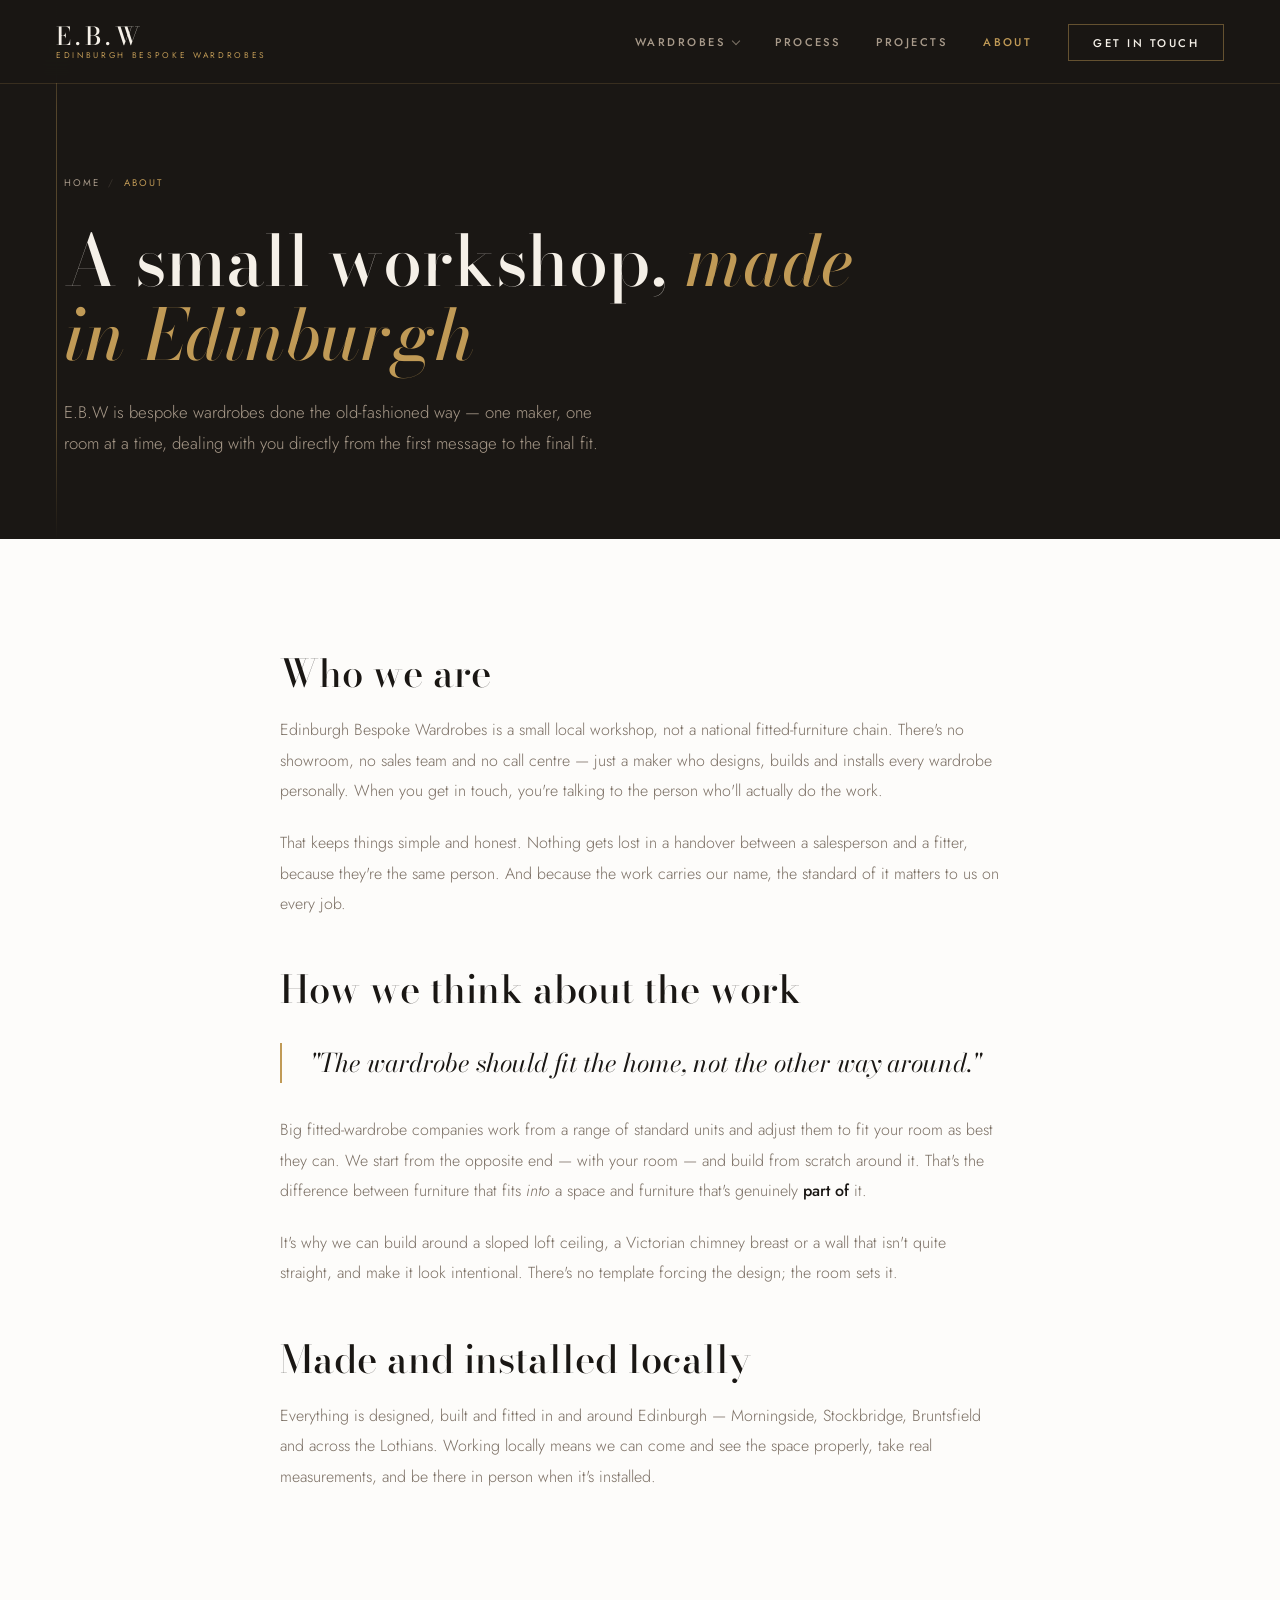
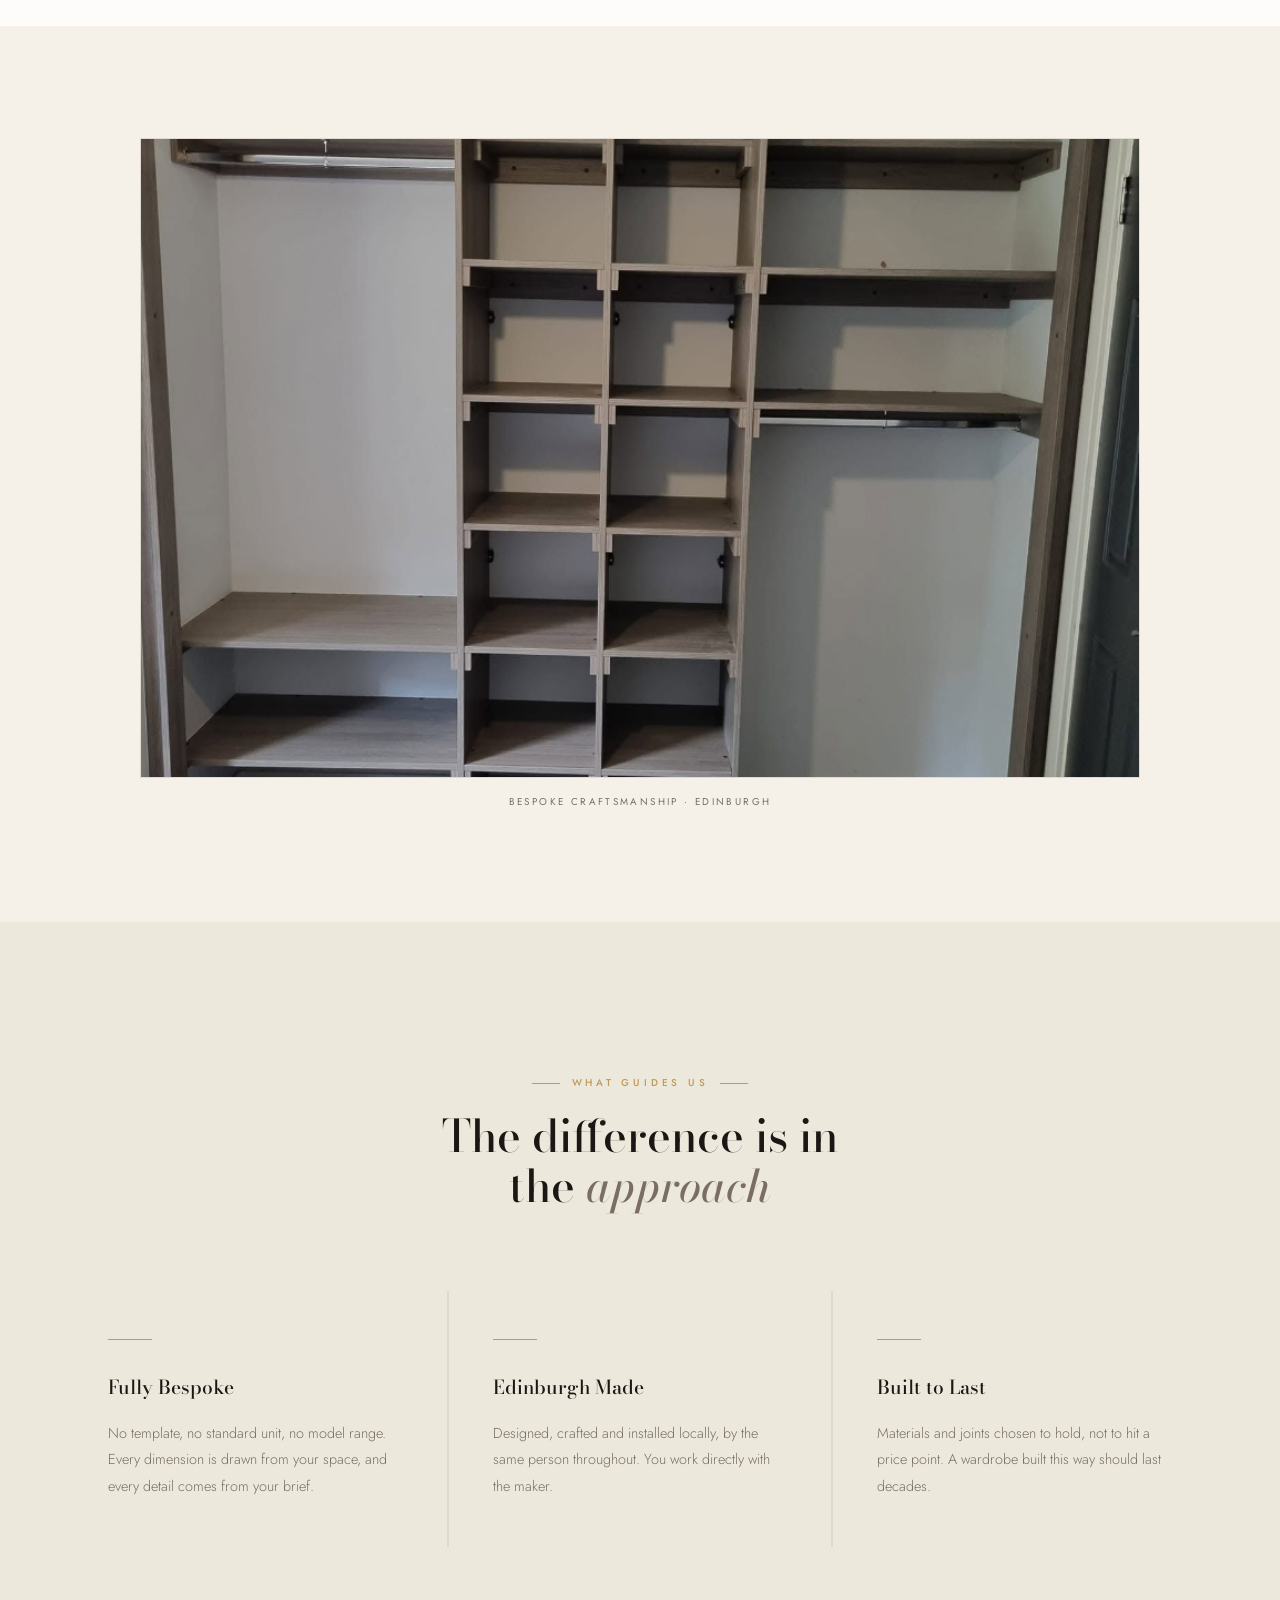
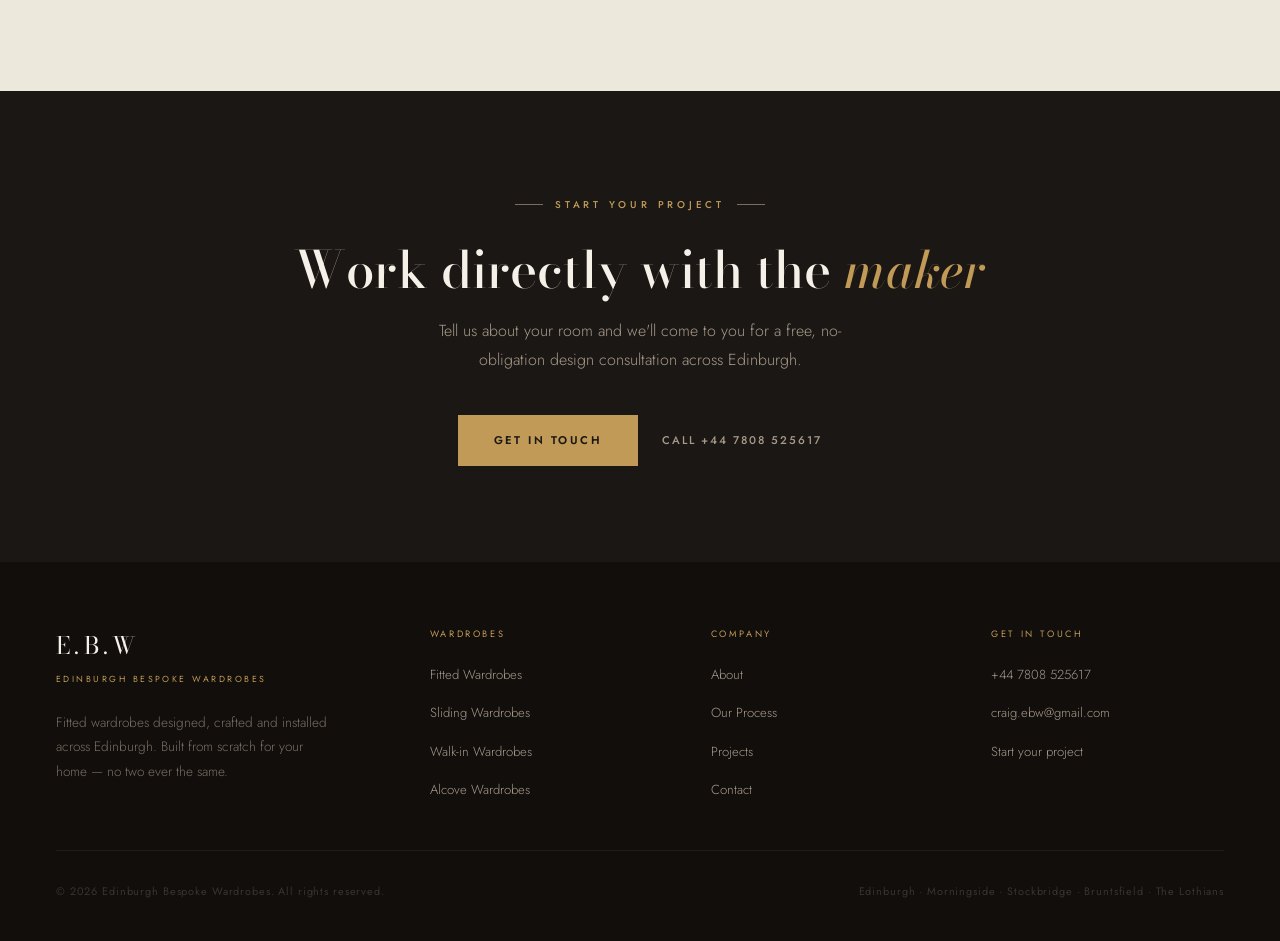
==== about.html @ b2664df0 "Rebuild as multi-page SEO site with GHL funnel conversion - Split single-page site into 9 pages shar" ====
<!DOCTYPE html>
<html lang="en">
<head>
    <meta charset="UTF-8">
    <meta name="viewport" content="width=device-width, initial-scale=1.0">
    <title>About | Edinburgh Bespoke Wardrobes | The Maker Behind E.B.W</title>
    <meta name="description" content="Edinburgh Bespoke Wardrobes is a small local workshop where the same maker designs, builds and installs every wardrobe. Work directly with the person doing the work.">
    <link rel="canonical" href="https://edinburghbespokewardrobes.com/about.html">

    <meta property="og:type" content="website">
    <meta property="og:title" content="About | Edinburgh Bespoke Wardrobes">
    <meta property="og:description" content="A small Edinburgh workshop where the same maker designs, builds and installs every bespoke wardrobe.">
    <meta property="og:url" content="https://edinburghbespokewardrobes.com/about.html">
    <meta property="og:image" content="https://edinburghbespokewardrobes.com/Image%203.jpg">
    <meta property="og:locale" content="en_GB">
    <meta property="og:site_name" content="Edinburgh Bespoke Wardrobes">

    <link rel="preconnect" href="https://fonts.googleapis.com">
    <link rel="preconnect" href="https://fonts.gstatic.com" crossorigin>
    <link href="https://fonts.googleapis.com/css2?family=Bodoni+Moda:ital,opsz,wght@0,6..96,400;0,6..96,500;0,6..96,600;1,6..96,400;1,6..96,500;1,6..96,600&family=Jost:wght@300;400;500;600&display=swap" rel="stylesheet">
    <link rel="stylesheet" href="/styles.css">

    <script type="application/ld+json">
    {
      "@context": "https://schema.org",
      "@type": "BreadcrumbList",
      "itemListElement": [
        { "@type": "ListItem", "position": 1, "name": "Home", "item": "https://edinburghbespokewardrobes.com/" },
        { "@type": "ListItem", "position": 2, "name": "About", "item": "https://edinburghbespokewardrobes.com/about.html" }
      ]
    }
    </script>
</head>
<body>

    <nav class="nav solid" id="nav">
        <a href="/" class="nav-logo" aria-label="E.B.W Home">
            <span class="nav-logo-mark">E.B.W</span>
            <span class="nav-logo-sub">Edinburgh Bespoke Wardrobes</span>
        </a>
        <ul class="nav-links">
            <li class="nav-dropdown">
                <a href="/fitted-wardrobes.html">Wardrobes</a>
                <ul class="nav-dropdown-menu">
                    <li><a href="/fitted-wardrobes.html">Fitted Wardrobes</a></li>
                    <li><a href="/sliding-wardrobes.html">Sliding Wardrobes</a></li>
                    <li><a href="/walk-in-wardrobes.html">Walk-in Wardrobes</a></li>
                    <li><a href="/alcove-wardrobes.html">Alcove Wardrobes</a></li>
                </ul>
            </li>
            <li><a href="/process.html">Process</a></li>
            <li><a href="/projects.html">Projects</a></li>
            <li><a href="/about.html" aria-current="page">About</a></li>
            <li><a href="/contact.html" class="cta">Get in Touch</a></li>
        </ul>
        <button class="nav-hamburger" id="hamburger" aria-label="Open navigation menu"><span></span><span></span><span></span></button>
    </nav>

    <div class="mobile-menu" id="mobileMenu" role="dialog" aria-label="Navigation">
        <button class="mobile-close" id="mobileClose" aria-label="Close menu">✕</button>
        <span class="mobile-menu-heading">Wardrobes</span>
        <a href="/fitted-wardrobes.html">Fitted</a>
        <a href="/sliding-wardrobes.html">Sliding</a>
        <a href="/walk-in-wardrobes.html">Walk-in</a>
        <a href="/alcove-wardrobes.html">Alcove</a>
        <span class="mobile-menu-heading">Explore</span>
        <a href="/process.html">Process</a>
        <a href="/projects.html">Projects</a>
        <a href="/about.html" aria-current="page">About</a>
        <a href="/contact.html">Get in Touch</a>
    </div>

    <section class="page-hero">
        <div class="page-hero-inner">
            <ul class="breadcrumb reveal">
                <li><a href="/">Home</a></li>
                <li>About</li>
            </ul>
            <h1 class="page-hero-h1 reveal delay-1">A small workshop, <em>made in Edinburgh</em></h1>
            <p class="page-hero-sub reveal delay-2">E.B.W is bespoke wardrobes done the old-fashioned way — one maker, one room at a time, dealing with you directly from the first message to the final fit.</p>
        </div>
    </section>

    <section class="section light">
        <div class="prose">
            <h2>Who we are</h2>
            <p>Edinburgh Bespoke Wardrobes is a small local workshop, not a national fitted-furniture chain. There's no showroom, no sales team and no call centre — just a maker who designs, builds and installs every wardrobe personally. When you get in touch, you're talking to the person who'll actually do the work.</p>
            <p>That keeps things simple and honest. Nothing gets lost in a handover between a salesperson and a fitter, because they're the same person. And because the work carries our name, the standard of it matters to us on every job.</p>

            <h2>How we think about the work</h2>
            <blockquote class="philosophy-quote" style="margin: 2rem 0;">"The wardrobe should fit the home, not the other way around."</blockquote>
            <p>Big fitted-wardrobe companies work from a range of standard units and adjust them to fit your room as best they can. We start from the opposite end — with your room — and build from scratch around it. That's the difference between furniture that fits <em>into</em> a space and furniture that's genuinely <strong>part of</strong> it.</p>
            <p>It's why we can build around a sloped loft ceiling, a Victorian chimney breast or a wall that isn't quite straight, and make it look intentional. There's no template forcing the design; the room sets it.</p>

            <h2>Made and installed locally</h2>
            <p>Everything is designed, built and fitted in and around Edinburgh — Morningside, Stockbridge, Bruntsfield and across the Lothians. Working locally means we can come and see the space properly, take real measurements, and be there in person when it's installed.</p>
        </div>
    </section>

    <section class="section cream">
        <figure class="media reveal">
            <img src="Image%203.jpg" alt="Full bespoke fitted wardrobe crafted in Edinburgh" loading="lazy" width="900" height="1200" style="max-height:640px; object-fit:cover;">
            <figcaption>Bespoke craftsmanship · Edinburgh</figcaption>
        </figure>
    </section>

    <!-- ─── VALUES ─── -->
    <section class="values">
        <div class="values-inner">
            <div class="values-header">
                <div class="label reveal"><div class="label-line"></div><span class="label-text">What Guides Us</span><div class="label-line"></div></div>
                <h2 class="section-heading reveal delay-1">The difference is in<br>the <em>approach</em></h2>
            </div>
            <div class="values-grid">
                <div class="value-card reveal">
                    <div class="value-bar"></div>
                    <h3 class="value-title">Fully Bespoke</h3>
                    <p class="value-body">No template, no standard unit, no model range. Every dimension is drawn from your space, and every detail comes from your brief.</p>
                </div>
                <div class="value-card reveal delay-1">
                    <div class="value-bar"></div>
                    <h3 class="value-title">Edinburgh Made</h3>
                    <p class="value-body">Designed, crafted and installed locally, by the same person throughout. You work directly with the maker.</p>
                </div>
                <div class="value-card reveal delay-2">
                    <div class="value-bar"></div>
                    <h3 class="value-title">Built to Last</h3>
                    <p class="value-body">Materials and joints chosen to hold, not to hit a price point. A wardrobe built this way should last decades.</p>
                </div>
            </div>
        </div>
    </section>

    <section class="cta-band">
        <div class="cta-band-inner">
            <div class="label reveal"><div class="label-line" style="background: var(--stone);"></div><span class="label-text">Start Your Project</span><div class="label-line" style="background: var(--stone);"></div></div>
            <h2 class="reveal delay-1">Work directly with the <em>maker</em></h2>
            <p class="reveal delay-2">Tell us about your room and we'll come to you for a free, no-obligation design consultation across Edinburgh.</p>
            <div class="cta-band-actions reveal delay-3">
                <a href="/contact.html" class="btn-primary">Get in Touch</a>
                <a href="tel:+447808525617" class="btn-ghost">Call +44 7808 525617</a>
            </div>
        </div>
    </section>

    <footer class="footer">
        <div class="footer-top">
            <div class="footer-brand">
                <div class="footer-brand-mark">E.B.W</div>
                <div class="footer-brand-sub">Edinburgh Bespoke Wardrobes</div>
                <p class="footer-brand-text">Fitted wardrobes designed, crafted and installed across Edinburgh. Built from scratch for your home — no two ever the same.</p>
            </div>
            <div class="footer-col">
                <div class="footer-col-title">Wardrobes</div>
                <ul>
                    <li><a href="/fitted-wardrobes.html">Fitted Wardrobes</a></li>
                    <li><a href="/sliding-wardrobes.html">Sliding Wardrobes</a></li>
                    <li><a href="/walk-in-wardrobes.html">Walk-in Wardrobes</a></li>
                    <li><a href="/alcove-wardrobes.html">Alcove Wardrobes</a></li>
                </ul>
            </div>
            <div class="footer-col">
                <div class="footer-col-title">Company</div>
                <ul>
                    <li><a href="/about.html">About</a></li>
                    <li><a href="/process.html">Our Process</a></li>
                    <li><a href="/projects.html">Projects</a></li>
                    <li><a href="/contact.html">Contact</a></li>
                </ul>
            </div>
            <div class="footer-col">
                <div class="footer-col-title">Get in Touch</div>
                <ul>
                    <li><a href="tel:+447808525617">+44 7808 525617</a></li>
                    <li><a href="mailto:craig.ebw@gmail.com">craig.ebw@gmail.com</a></li>
                    <li><a href="/contact.html">Start your project</a></li>
                </ul>
            </div>
        </div>
        <div class="footer-bottom">
            <span class="footer-copy">&copy; 2026 Edinburgh Bespoke Wardrobes. All rights reserved.</span>
            <span class="footer-area">Edinburgh · Morningside · Stockbridge · Bruntsfield · The Lothians</span>
        </div>
    </footer>

    <script src="/main.js"></script>
</body>
</html>
---- styles.css ----
/* ═══════════════════════════════════════════════════════════════
   E.B.W — Edinburgh Bespoke Wardrobes
   Shared stylesheet (multi-page)
   ═══════════════════════════════════════════════════════════════ */

/* ─── Reset ──────────────────────────────────────────────────── */
*, *::before, *::after { box-sizing: border-box; margin: 0; padding: 0; }
html { scroll-behavior: smooth; }

/* ─── Design Tokens ──────────────────────────────────────────── */
:root {
    --cream:        #F5F0E8;
    --cream-deep:   #EDE8DC;
    --cream-card:   #F9F6F0;
    --charcoal:     #1A1714;
    --charcoal-mid: #252018;
    --charcoal-lt:  #3A342E;
    --stone:        #7A6E63;
    --stone-lt:     #A89A8A;
    --gold:         #C09A56;
    --gold-lt:      #D4AF72;
    --white:        #FDFCFA;

    --ff-display: 'Bodoni Moda', Georgia, serif;
    --ff-body:    'Jost', system-ui, sans-serif;

    --ease:         cubic-bezier(0.4, 0, 0.2, 1);
    --transition:   280ms cubic-bezier(0.4, 0, 0.2, 1);
    --transition-md:550ms cubic-bezier(0.4, 0, 0.2, 1);
}

body {
    font-family: var(--ff-body);
    background: var(--cream);
    color: var(--charcoal);
    line-height: 1.65;
    overflow-x: hidden;
}

/* ─── Nav ────────────────────────────────────────────────────── */
.nav {
    position: fixed;
    inset: 0 0 auto;
    z-index: 100;
    padding: 1.5rem 3.5rem;
    display: flex;
    align-items: center;
    justify-content: space-between;
    transition: background var(--transition-md), backdrop-filter var(--transition-md), box-shadow var(--transition-md);
}

/* Interior pages start with a solid nav (no dark hero behind it) */
.nav.solid,
.nav.scrolled {
    background: rgba(26, 23, 20, 0.96);
    backdrop-filter: blur(14px);
    -webkit-backdrop-filter: blur(14px);
    box-shadow: 0 1px 0 rgba(192, 154, 86, 0.18);
}

.nav-logo {
    text-decoration: none;
    display: flex;
    flex-direction: column;
    gap: 2px;
}

.nav-logo-mark {
    font-family: var(--ff-display);
    font-size: 1.55rem;
    font-weight: 500;
    letter-spacing: 0.18em;
    color: var(--cream);
    line-height: 1;
}

.nav-logo-sub {
    font-family: var(--ff-body);
    font-size: 0.52rem;
    font-weight: 400;
    letter-spacing: 0.32em;
    text-transform: uppercase;
    color: var(--gold);
    line-height: 1;
}

.nav-links {
    display: flex;
    align-items: center;
    gap: 2.25rem;
    list-style: none;
}

.nav-links a {
    font-size: 0.7rem;
    font-weight: 500;
    letter-spacing: 0.22em;
    text-transform: uppercase;
    color: var(--stone-lt);
    text-decoration: none;
    transition: color var(--transition);
}

.nav-links a:hover,
.nav-links a[aria-current="page"] { color: var(--gold); }

.nav-links .cta {
    color: var(--cream);
    border: 1px solid rgba(192, 154, 86, 0.45);
    padding: 0.6rem 1.5rem;
    transition: background var(--transition), border-color var(--transition), color var(--transition);
}

.nav-links .cta:hover {
    background: var(--gold);
    border-color: var(--gold);
    color: var(--charcoal);
}

/* ─── Desktop dropdown ───────────────────────────────────────── */
.nav-dropdown { position: relative; }

.nav-dropdown > a::after {
    content: '';
    display: inline-block;
    width: 6px;
    height: 6px;
    margin-left: 0.5rem;
    border-right: 1px solid currentColor;
    border-bottom: 1px solid currentColor;
    transform: translateY(-2px) rotate(45deg);
    opacity: 0.7;
}

.nav-dropdown-menu {
    position: absolute;
    top: calc(100% + 1.15rem);
    left: 50%;
    transform: translateX(-50%) translateY(8px);
    min-width: 230px;
    background: rgba(26, 23, 20, 0.98);
    backdrop-filter: blur(14px);
    -webkit-backdrop-filter: blur(14px);
    border: 1px solid rgba(192, 154, 86, 0.22);
    padding: 0.65rem 0;
    list-style: none;
    opacity: 0;
    visibility: hidden;
    transition: opacity var(--transition), transform var(--transition), visibility var(--transition);
}

.nav-dropdown:hover .nav-dropdown-menu,
.nav-dropdown:focus-within .nav-dropdown-menu {
    opacity: 1;
    visibility: visible;
    transform: translateX(-50%) translateY(0);
}

.nav-dropdown-menu li { display: block; }

.nav-dropdown-menu a {
    display: block;
    padding: 0.7rem 1.5rem;
    font-size: 0.66rem;
    letter-spacing: 0.16em;
    color: var(--stone-lt);
    transition: background var(--transition), color var(--transition);
}

.nav-dropdown-menu a:hover { background: rgba(192, 154, 86, 0.08); color: var(--gold); }

.nav-hamburger {
    display: none;
    flex-direction: column;
    gap: 5px;
    background: none;
    border: none;
    cursor: pointer;
    padding: 4px;
}

.nav-hamburger span {
    display: block;
    width: 22px;
    height: 1px;
    background: var(--cream);
    transition: var(--transition);
}

/* ─── Mobile menu ─────────────────────────────────────────────── */
.mobile-menu {
    display: none;
    position: fixed;
    inset: 0;
    background: var(--charcoal);
    z-index: 99;
    flex-direction: column;
    align-items: center;
    justify-content: center;
    gap: 0.35rem;
    padding: 4rem 2rem 2rem;
    overflow-y: auto;
}

.mobile-menu.open { display: flex; }

.mobile-menu a {
    font-family: var(--ff-display);
    font-size: 1.6rem;
    font-weight: 500;
    color: var(--cream);
    text-decoration: none;
    letter-spacing: 0.04em;
    transition: color var(--transition);
    padding: 0.55rem 0;
}

.mobile-menu a:hover,
.mobile-menu a[aria-current="page"] { color: var(--gold); }

.mobile-menu .mobile-sub {
    font-family: var(--ff-body);
    font-size: 1rem;
    letter-spacing: 0.1em;
    color: var(--stone-lt);
    padding: 0.4rem 0;
}

.mobile-menu-heading {
    font-family: var(--ff-body);
    font-size: 0.6rem;
    letter-spacing: 0.32em;
    text-transform: uppercase;
    color: var(--gold);
    margin-top: 1rem;
}

.mobile-close {
    position: absolute;
    top: 1.5rem;
    right: 1.75rem;
    background: none;
    border: none;
    color: var(--stone-lt);
    font-size: 1.25rem;
    cursor: pointer;
    padding: 0.5rem;
    line-height: 1;
}

/* ─── Utility ────────────────────────────────────────────────── */
.label {
    display: inline-flex;
    align-items: center;
    gap: 0.75rem;
}

.label-line {
    width: 28px;
    height: 1px;
    background: var(--gold);
    flex-shrink: 0;
}

.label-text {
    font-size: 0.62rem;
    font-weight: 500;
    letter-spacing: 0.38em;
    text-transform: uppercase;
    color: var(--gold);
}

.section-heading {
    font-family: var(--ff-display);
    font-size: clamp(2rem, 3.5vw, 3.25rem);
    font-weight: 500;
    line-height: 1.1;
    color: var(--charcoal);
}

.section-heading em { font-style: italic; color: var(--stone); }

.btn-primary {
    display: inline-block;
    background: var(--gold);
    color: var(--charcoal);
    padding: 1rem 2.25rem;
    font-family: var(--ff-body);
    font-size: 0.7rem;
    font-weight: 600;
    letter-spacing: 0.22em;
    text-transform: uppercase;
    text-decoration: none;
    cursor: pointer;
    border: none;
    transition: background var(--transition), transform var(--transition);
}

.btn-primary:hover { background: var(--gold-lt); transform: translateY(-1px); }

.btn-ghost {
    display: inline-flex;
    align-items: center;
    gap: 0.6rem;
    font-size: 0.7rem;
    font-weight: 500;
    letter-spacing: 0.18em;
    text-transform: uppercase;
    color: var(--stone-lt);
    text-decoration: none;
    cursor: pointer;
    transition: color var(--transition);
}

.btn-ghost:hover { color: var(--cream); }

/* Ghost button on light backgrounds */
.btn-ghost.dark { color: var(--stone); }
.btn-ghost.dark:hover { color: var(--charcoal); }

/* ─── Reveal Animations ──────────────────────────────────────── */
.reveal {
    opacity: 0;
    transform: translateY(28px);
    transition: opacity 0.75s var(--ease), transform 0.75s var(--ease);
}

.reveal.in { opacity: 1; transform: translateY(0); }

.delay-1 { transition-delay: 0.1s; }
.delay-2 { transition-delay: 0.2s; }
.delay-3 { transition-delay: 0.3s; }
.delay-4 { transition-delay: 0.4s; }
.delay-5 { transition-delay: 0.5s; }

@media (prefers-reduced-motion: reduce) {
    .reveal { opacity: 1; transform: none; transition: none; }
    * { animation: none !important; transition-duration: 0ms !important; }
}

/* ─── HERO (home) ────────────────────────────────────────────── */
.hero {
    min-height: 100vh;
    min-height: 100svh;
    background: var(--charcoal);
    display: grid;
    grid-template-rows: 1fr auto;
    position: relative;
    overflow: hidden;
}

.hero::after {
    content: '';
    position: absolute;
    top: 0;
    left: 3.5rem;
    bottom: 0;
    width: 1px;
    background: linear-gradient(to bottom,
        transparent 0%,
        rgba(192, 154, 86, 0.35) 20%,
        rgba(192, 154, 86, 0.35) 80%,
        transparent 100%);
    pointer-events: none;
}

.hero-main {
    display: grid;
    grid-template-columns: 1fr 0.7fr;
    gap: 4rem;
    align-items: center;
    max-width: 1360px;
    margin: 0 auto;
    padding: 10rem 4rem 4rem 6rem;
    width: 100%;
}

.hero-label { margin-bottom: 2.25rem; }

.hero-h1 {
    font-family: var(--ff-display);
    font-size: clamp(3.25rem, 6.5vw, 6rem);
    font-weight: 500;
    line-height: 1.05;
    color: var(--cream);
    margin-bottom: 1.75rem;
}

.hero-h1 em { font-style: italic; color: var(--gold); }

.hero-sub {
    font-size: 1rem;
    font-weight: 300;
    line-height: 1.8;
    color: var(--stone-lt);
    max-width: 44ch;
    margin-bottom: 2.75rem;
}

.hero-actions {
    display: flex;
    align-items: center;
    gap: 2rem;
    flex-wrap: wrap;
}

/* ─── CSS Wardrobe Art ───────────────────────────────────────── */
.hero-visual {
    display: flex;
    flex-direction: column;
    align-items: center;
    padding-top: 3rem;
}

.wardrobe {
    width: 100%;
    max-width: 300px;
    background: var(--charcoal-mid);
    border: 1px solid rgba(192, 154, 86, 0.3);
    position: relative;
}

.wardrobe-top {
    height: 14px;
    background: rgba(192, 154, 86, 0.12);
    border-bottom: 1px solid rgba(192, 154, 86, 0.25);
    display: flex;
    align-items: center;
    justify-content: center;
}

.wardrobe-top::before {
    content: '';
    width: 60%;
    height: 1px;
    background: rgba(192, 154, 86, 0.2);
}

.wardrobe-doors {
    display: grid;
    grid-template-columns: 1fr 1fr;
    height: 300px;
}

.wardrobe-door {
    position: relative;
    border: 1px solid rgba(192, 154, 86, 0.1);
}

.wardrobe-door-inner {
    position: absolute;
    inset: 14px;
    border: 1px solid rgba(192, 154, 86, 0.1);
}

.wardrobe-door-handle {
    position: absolute;
    bottom: 40%;
    left: 50%;
    transform: translateX(-50%);
    width: 5px;
    height: 5px;
    border-radius: 50%;
    background: var(--gold);
    opacity: 0.55;
}

.wardrobe-door:first-child .wardrobe-door-handle { left: auto; right: 10px; transform: none; }
.wardrobe-door:last-child .wardrobe-door-handle  { left: 10px; transform: none; }

.wardrobe-drawer-row {
    display: grid;
    grid-template-columns: 1fr 1fr;
    height: 52px;
    border-top: 1px solid rgba(192, 154, 86, 0.15);
}

.wardrobe-drawer {
    position: relative;
    border: 1px solid rgba(192, 154, 86, 0.08);
}

.wardrobe-drawer::after {
    content: '';
    position: absolute;
    top: 50%;
    left: 50%;
    transform: translate(-50%, -50%);
    width: 20px;
    height: 1px;
    background: rgba(192, 154, 86, 0.35);
}

.wardrobe-caption {
    margin-top: 1.25rem;
    font-size: 0.58rem;
    letter-spacing: 0.28em;
    text-transform: uppercase;
    color: var(--stone);
    text-align: center;
    max-width: 28ch;
    line-height: 1.6;
}

/* ─── Hero Footer ────────────────────────────────────────────── */
.hero-footer {
    max-width: 1360px;
    margin: 0 auto;
    padding: 0 4rem 2.5rem 6rem;
    width: 100%;
    display: flex;
    justify-content: space-between;
    align-items: center;
}

.hero-location {
    font-size: 0.6rem;
    letter-spacing: 0.3em;
    text-transform: uppercase;
    color: var(--stone);
}

.scroll-hint {
    display: flex;
    align-items: center;
    gap: 0.75rem;
    color: var(--stone);
    font-size: 0.6rem;
    letter-spacing: 0.28em;
    text-transform: uppercase;
}

.scroll-line {
    width: 38px;
    height: 1px;
    background: var(--stone);
    position: relative;
    overflow: hidden;
}

.scroll-line::after {
    content: '';
    position: absolute;
    top: 0;
    left: -100%;
    width: 100%;
    height: 100%;
    background: var(--gold);
    animation: sweep 2.2s ease-in-out infinite;
}

@keyframes sweep {
    0%   { left: -100%; }
    50%  { left: 100%; }
    100% { left: 100%; }
}

/* ─── PAGE HERO (interior pages) ─────────────────────────────── */
.page-hero {
    background: var(--charcoal);
    padding: 11rem 4rem 5rem;
    position: relative;
    overflow: hidden;
}

.page-hero::after {
    content: '';
    position: absolute;
    top: 0;
    left: 3.5rem;
    bottom: 0;
    width: 1px;
    background: linear-gradient(to bottom,
        transparent 0%,
        rgba(192, 154, 86, 0.35) 20%,
        rgba(192, 154, 86, 0.35) 80%,
        transparent 100%);
    pointer-events: none;
}

.page-hero-inner {
    max-width: 1200px;
    margin: 0 auto;
    position: relative;
    z-index: 1;
}

.breadcrumb {
    display: flex;
    flex-wrap: wrap;
    gap: 0.5rem;
    align-items: center;
    font-size: 0.6rem;
    letter-spacing: 0.22em;
    text-transform: uppercase;
    color: var(--stone);
    margin-bottom: 2rem;
    list-style: none;
}

.breadcrumb a { color: var(--stone-lt); text-decoration: none; transition: color var(--transition); }
.breadcrumb a:hover { color: var(--gold); }
.breadcrumb li::after { content: '/'; margin-left: 0.5rem; color: var(--charcoal-lt); }
.breadcrumb li:last-child::after { content: ''; }
.breadcrumb li:last-child { color: var(--gold); }

.page-hero-h1 {
    font-family: var(--ff-display);
    font-size: clamp(2.6rem, 5.5vw, 4.5rem);
    font-weight: 500;
    line-height: 1.06;
    color: var(--cream);
    margin-bottom: 1.5rem;
    max-width: 18ch;
}

.page-hero-h1 em { font-style: italic; color: var(--gold); }

.page-hero-sub {
    font-size: 1.05rem;
    font-weight: 300;
    line-height: 1.85;
    color: var(--stone-lt);
    max-width: 56ch;
}

/* ─── MEDIA FIGURE ───────────────────────────────────────────── */
.media {
    max-width: 1000px;
    margin: 0 auto;
}

.media img {
    width: 100%;
    height: auto;
    display: block;
    border: 1px solid rgba(122, 110, 99, 0.18);
}

.media figcaption {
    margin-top: 1rem;
    font-size: 0.62rem;
    letter-spacing: 0.24em;
    text-transform: uppercase;
    color: var(--stone);
    text-align: center;
}

/* ─── PROSE (article body copy) ──────────────────────────────── */
.section {
    padding: 7rem 4rem;
}

.section.light  { background: var(--white); }
.section.cream  { background: var(--cream); }
.section.deep   { background: var(--cream-deep); }
.section.dark   { background: var(--charcoal); }

.prose {
    max-width: 720px;
    margin: 0 auto;
}

.prose.wide { max-width: 900px; }

.prose h2 {
    font-family: var(--ff-display);
    font-size: clamp(1.7rem, 3vw, 2.5rem);
    font-weight: 500;
    line-height: 1.15;
    color: var(--charcoal);
    margin: 3rem 0 1.25rem;
}

.prose h2:first-child { margin-top: 0; }
.prose h2 em { font-style: italic; color: var(--stone); }

.prose h3 {
    font-family: var(--ff-display);
    font-size: 1.3rem;
    font-weight: 500;
    color: var(--charcoal);
    margin: 2.25rem 0 0.85rem;
}

.prose p {
    font-size: 1rem;
    font-weight: 300;
    line-height: 1.9;
    color: var(--stone);
    margin-bottom: 1.35rem;
}

.prose p strong { color: var(--charcoal); font-weight: 500; }

.prose ul {
    list-style: none;
    display: flex;
    flex-direction: column;
    gap: 0.9rem;
    margin: 1.5rem 0 2rem;
}

.prose ul li {
    display: flex;
    align-items: flex-start;
    gap: 1rem;
    font-size: 0.975rem;
    color: var(--charcoal);
    font-weight: 400;
    line-height: 1.6;
}

.prose ul li::before {
    content: '';
    flex-shrink: 0;
    width: 22px;
    height: 1px;
    background: var(--gold);
    margin-top: 0.75em;
}

.prose a { color: var(--charcoal); text-decoration: underline; text-decoration-color: var(--gold); text-underline-offset: 3px; }
.prose a:hover { color: var(--gold); }

/* ─── PHILOSOPHY ─────────────────────────────────────────────── */
.philosophy { background: var(--white); padding: 9rem 4rem; }

.philosophy-inner {
    max-width: 1200px;
    margin: 0 auto;
    display: grid;
    grid-template-columns: 1fr 1.5fr;
    gap: 7rem;
    align-items: start;
}

.philosophy-left { position: sticky; top: 8rem; }
.philosophy-left .section-heading { margin-top: 1.25rem; }

.philosophy-quote {
    font-family: var(--ff-display);
    font-size: clamp(1.25rem, 2vw, 1.65rem);
    font-style: italic;
    font-weight: 400;
    line-height: 1.55;
    color: var(--charcoal);
    padding-left: 1.75rem;
    border-left: 2px solid var(--gold);
    margin-bottom: 2.25rem;
}

.philosophy-body {
    font-size: 0.975rem;
    font-weight: 300;
    line-height: 1.9;
    color: var(--stone);
    margin-bottom: 1.75rem;
}

.philosophy-points {
    list-style: none;
    display: flex;
    flex-direction: column;
    gap: 1.1rem;
    margin-top: 2.5rem;
}

.philosophy-points li {
    display: flex;
    align-items: flex-start;
    gap: 1rem;
    font-size: 0.9rem;
    color: var(--charcoal);
    font-weight: 400;
    line-height: 1.5;
}

.philosophy-points li::before {
    content: '';
    flex-shrink: 0;
    width: 22px;
    height: 1px;
    background: var(--gold);
    margin-top: 0.7em;
}

/* ─── PROCESS ────────────────────────────────────────────────── */
.process { background: var(--cream); padding: 9rem 4rem; }
.process-inner { max-width: 1200px; margin: 0 auto; }

.process-header { text-align: center; margin-bottom: 5.5rem; }
.process-header .label { justify-content: center; }
.process-header .section-heading { margin-top: 1.25rem; }

.process-steps {
    display: grid;
    grid-template-columns: repeat(4, 1fr);
    position: relative;
}

.process-steps::before {
    content: '';
    position: absolute;
    top: 2.4rem;
    left: calc(12.5% + 0.5rem);
    right: calc(12.5% + 0.5rem);
    height: 1px;
    background: linear-gradient(to right, var(--gold) 0%, rgba(192,154,86,0.15) 40%, rgba(192,154,86,0.15) 60%, var(--gold) 100%);
}

.step { padding: 0 1.75rem; text-align: center; }

.step-num {
    width: 4.75rem;
    height: 4.75rem;
    border: 1px solid var(--gold);
    display: flex;
    align-items: center;
    justify-content: center;
    margin: 0 auto 2rem;
    background: var(--cream);
    position: relative;
    z-index: 1;
}

.step-num span { font-family: var(--ff-display); font-size: 1.25rem; font-weight: 400; color: var(--gold); }

.step-title {
    font-family: var(--ff-display);
    font-size: 1.15rem;
    font-weight: 500;
    color: var(--charcoal);
    margin-bottom: 0.8rem;
}

.step-desc { font-size: 0.85rem; font-weight: 300; line-height: 1.8; color: var(--stone); }

/* Process on white background variant */
.process.on-white { background: var(--white); }
.process.on-white .step-num { background: var(--white); }

/* ─── SHOWCASE ───────────────────────────────────────────────── */
.showcase { background: var(--charcoal); padding: 9rem 4rem; }
.showcase-inner { max-width: 1200px; margin: 0 auto; }

.showcase-header {
    display: grid;
    grid-template-columns: 1fr 1fr;
    gap: 5rem;
    align-items: end;
    margin-bottom: 4.5rem;
}

.showcase-h2 {
    font-family: var(--ff-display);
    font-size: clamp(2rem, 3.5vw, 3.25rem);
    font-weight: 500;
    line-height: 1.1;
    color: var(--cream);
    margin-top: 1.25rem;
}

.showcase-h2 em { font-style: italic; color: var(--gold); }

.showcase-note {
    font-size: 0.95rem;
    font-weight: 300;
    line-height: 1.85;
    color: var(--stone-lt);
    padding-bottom: 0.5rem;
}

.showcase-grid {
    display: grid;
    grid-template-columns: repeat(3, 1fr);
    gap: 1.25rem;
}

.s-card {
    aspect-ratio: 3/4;
    border: 1px solid rgba(192, 154, 86, 0.15);
    position: relative;
    overflow: hidden;
    cursor: pointer;
    background: #1C1814;
    transition: border-color var(--transition-md), transform var(--transition-md);
}

.s-card:hover { border-color: rgba(192, 154, 86, 0.45); transform: translateY(-3px); }

.s-card img {
    position: absolute;
    inset: 0;
    width: 100%;
    height: 100%;
    object-fit: cover;
    display: block;
    transition: transform var(--transition-md);
}

.s-card:hover img { transform: scale(1.03); }

.s-card-1 img { object-position: center top; }
.s-card-3 img { object-position: center top; }
.s-card-2 img { object-position: center center; }

.s-card-overlay {
    position: absolute;
    inset: 0;
    background: linear-gradient(to bottom, transparent 45%, rgba(18, 15, 12, 0.82) 100%);
    pointer-events: none;
}

.s-card-label { position: absolute; bottom: 1.1rem; left: 1.25rem; right: 1.25rem; z-index: 1; }

.s-card-label-text {
    font-size: 0.58rem;
    letter-spacing: 0.26em;
    text-transform: uppercase;
    color: var(--stone-lt);
}

/* ─── SERVICE CARDS (link grid to wardrobe types) ────────────── */
.services { padding: 9rem 4rem; }
.services-inner { max-width: 1200px; margin: 0 auto; }
.services-header { text-align: center; margin-bottom: 4.5rem; }
.services-header .label { justify-content: center; }
.services-header .section-heading { margin-top: 1.25rem; }
.services-header p {
    max-width: 54ch;
    margin: 1.5rem auto 0;
    font-size: 0.975rem;
    font-weight: 300;
    line-height: 1.85;
    color: var(--stone);
}

.services-grid {
    display: grid;
    grid-template-columns: repeat(2, 1fr);
    gap: 1.5rem;
}

.service-card {
    display: flex;
    flex-direction: column;
    background: var(--cream-card);
    border: 1px solid var(--cream-deep);
    padding: 2.75rem;
    text-decoration: none;
    transition: border-color var(--transition-md), transform var(--transition-md), box-shadow var(--transition-md);
}

.service-card:hover {
    border-color: rgba(192, 154, 86, 0.45);
    transform: translateY(-3px);
    box-shadow: 0 18px 40px -28px rgba(26, 23, 20, 0.4);
}

.service-card-num {
    font-family: var(--ff-display);
    font-size: 0.9rem;
    color: var(--gold);
    letter-spacing: 0.1em;
    margin-bottom: 1.5rem;
}

.service-card-title {
    font-family: var(--ff-display);
    font-size: 1.5rem;
    font-weight: 500;
    color: var(--charcoal);
    margin-bottom: 0.9rem;
}

.service-card-body {
    font-size: 0.92rem;
    font-weight: 300;
    line-height: 1.85;
    color: var(--stone);
    margin-bottom: 1.75rem;
    flex-grow: 1;
}

.service-card-link {
    font-size: 0.68rem;
    font-weight: 600;
    letter-spacing: 0.2em;
    text-transform: uppercase;
    color: var(--charcoal);
    display: inline-flex;
    align-items: center;
    gap: 0.6rem;
    transition: gap var(--transition), color var(--transition);
}

.service-card:hover .service-card-link { gap: 1rem; color: var(--gold); }

/* ─── VALUES ─────────────────────────────────────────────────── */
.values { background: var(--cream-deep); padding: 9rem 4rem; }
.values-inner { max-width: 1200px; margin: 0 auto; }
.values-header { text-align: center; margin-bottom: 5rem; }
.values-header .label { justify-content: center; }
.values-header .section-heading { margin-top: 1.25rem; }

.values-grid {
    display: grid;
    grid-template-columns: repeat(3, 1fr);
    gap: 2px;
    background: rgba(122, 110, 99, 0.12);
}

.value-card { background: var(--cream-deep); padding: 3rem 2.75rem; transition: background var(--transition-md); }
.value-card:hover { background: var(--cream-card); }
.value-bar { width: 44px; height: 1px; background: var(--gold); margin-bottom: 2rem; }

.value-title {
    font-family: var(--ff-display);
    font-size: 1.2rem;
    font-weight: 500;
    color: var(--charcoal);
    margin-bottom: 1rem;
}

.value-body { font-size: 0.9rem; font-weight: 300; line-height: 1.85; color: var(--stone); }

/* ─── PROMISE (replaces fake testimonials) ───────────────────── */
.promise { background: var(--white); padding: 9rem 4rem; }
.promise-inner { max-width: 1000px; margin: 0 auto; text-align: center; }
.promise-inner .label { justify-content: center; }
.promise-inner .section-heading { margin-top: 1.25rem; margin-bottom: 1.5rem; }

.promise-lead {
    font-size: 1.05rem;
    font-weight: 300;
    line-height: 1.85;
    color: var(--stone);
    max-width: 56ch;
    margin: 0 auto 3.5rem;
}

.promise-grid {
    display: grid;
    grid-template-columns: repeat(3, 1fr);
    gap: 2.5rem;
    text-align: left;
}

.promise-item {
    padding-top: 1.75rem;
    border-top: 1px solid var(--cream-deep);
}

.promise-item-title {
    font-family: var(--ff-display);
    font-size: 1.15rem;
    font-weight: 500;
    color: var(--charcoal);
    margin-bottom: 0.75rem;
}

.promise-item-body { font-size: 0.9rem; font-weight: 300; line-height: 1.8; color: var(--stone); }

/* ─── FAQ ────────────────────────────────────────────────────── */
.faq { background: var(--cream); padding: 9rem 4rem; }
.faq-inner { max-width: 820px; margin: 0 auto; }
.faq-header { text-align: center; margin-bottom: 4rem; }
.faq-header .label { justify-content: center; }
.faq-header .section-heading { margin-top: 1.25rem; }

.faq-item { border-top: 1px solid var(--cream-deep); }
.faq-item:last-child { border-bottom: 1px solid var(--cream-deep); }

.faq-q {
    width: 100%;
    background: none;
    border: none;
    cursor: pointer;
    text-align: left;
    padding: 1.75rem 3rem 1.75rem 0;
    position: relative;
    font-family: var(--ff-display);
    font-size: 1.2rem;
    font-weight: 500;
    color: var(--charcoal);
    line-height: 1.4;
}

.faq-q::after {
    content: '';
    position: absolute;
    right: 0.5rem;
    top: 2rem;
    width: 12px;
    height: 12px;
    border-right: 1px solid var(--gold);
    border-bottom: 1px solid var(--gold);
    transform: rotate(45deg);
    transition: transform var(--transition);
}

.faq-item.open .faq-q::after { transform: rotate(-135deg); top: 2.4rem; }

.faq-a {
    max-height: 0;
    overflow: hidden;
    transition: max-height var(--transition-md);
}

.faq-a-inner {
    padding: 0 3rem 1.75rem 0;
    font-size: 0.975rem;
    font-weight: 300;
    line-height: 1.9;
    color: var(--stone);
}

.faq-a-inner p { margin-bottom: 1rem; }
.faq-a-inner p:last-child { margin-bottom: 0; }

/* ─── CTA BAND ───────────────────────────────────────────────── */
.cta-band { background: var(--charcoal); padding: 6rem 4rem; position: relative; overflow: hidden; }

.cta-band-inner {
    max-width: 900px;
    margin: 0 auto;
    text-align: center;
    position: relative;
    z-index: 1;
}

.cta-band .label { justify-content: center; margin-bottom: 1.75rem; }

.cta-band h2 {
    font-family: var(--ff-display);
    font-size: clamp(2rem, 4vw, 3.25rem);
    font-weight: 500;
    line-height: 1.1;
    color: var(--cream);
    margin-bottom: 1.25rem;
}

.cta-band h2 em { font-style: italic; color: var(--gold); }

.cta-band p {
    font-size: 1rem;
    font-weight: 300;
    line-height: 1.8;
    color: var(--stone-lt);
    max-width: 46ch;
    margin: 0 auto 2.5rem;
}

.cta-band-actions { display: flex; gap: 1.5rem; justify-content: center; align-items: center; flex-wrap: wrap; }

/* ─── CONTACT ────────────────────────────────────────────────── */
.contact { background: var(--charcoal); padding: 9rem 4rem; position: relative; overflow: hidden; }

.contact::before {
    content: 'E.B.W';
    position: absolute;
    font-family: var(--ff-display);
    font-size: 28vw;
    font-weight: 600;
    color: rgba(255, 255, 255, 0.018);
    top: 50%;
    left: 50%;
    transform: translate(-50%, -50%);
    pointer-events: none;
    user-select: none;
    letter-spacing: 0.1em;
    white-space: nowrap;
}

.contact-inner { max-width: 960px; margin: 0 auto; text-align: center; position: relative; z-index: 1; }
.contact .label { justify-content: center; margin-bottom: 2rem; }

.contact-h2 {
    font-family: var(--ff-display);
    font-size: clamp(2.5rem, 5vw, 4.75rem);
    font-weight: 500;
    line-height: 1.08;
    color: var(--cream);
    margin-bottom: 1.5rem;
}

.contact-h2 em { font-style: italic; color: var(--gold); }

.contact-sub {
    font-size: 1rem;
    font-weight: 300;
    line-height: 1.8;
    color: var(--stone-lt);
    max-width: 46ch;
    margin: 0 auto 2.5rem;
}

/* ─── Survey / funnel embed ──────────────────────────────────── */
.survey-wrap {
    background: rgba(255, 255, 255, 0.03);
    border: 1px solid rgba(192, 154, 86, 0.2);
    padding: 2rem 2rem 0.5rem;
    max-width: 720px;
    margin: 0 auto 3rem;
}

.survey-wrap iframe { width: 100%; border: none; display: block; min-height: 560px; }

.contact-or {
    display: flex;
    align-items: center;
    gap: 1.25rem;
    max-width: 320px;
    margin: 0 auto 2.25rem;
    font-size: 0.58rem;
    letter-spacing: 0.28em;
    text-transform: uppercase;
    color: var(--stone);
}

.contact-or::before, .contact-or::after {
    content: '';
    flex: 1;
    height: 1px;
    background: rgba(192, 154, 86, 0.15);
}

.contact-details { display: flex; justify-content: center; align-items: center; gap: 3rem; flex-wrap: wrap; }

.c-detail-label {
    font-size: 0.55rem;
    letter-spacing: 0.32em;
    text-transform: uppercase;
    color: var(--gold);
    margin-bottom: 0.4rem;
}

.c-detail-value {
    font-size: 0.95rem;
    color: var(--stone-lt);
    font-weight: 300;
    text-decoration: none;
    cursor: pointer;
    transition: color var(--transition);
    display: block;
}

.c-detail-value:hover { color: var(--gold-lt); }
.c-divider { width: 1px; height: 2.5rem; background: rgba(192, 154, 86, 0.15); flex-shrink: 0; }

/* ─── FOOTER ─────────────────────────────────────────────────── */
.footer { background: #110E0C; padding: 4rem 3.5rem 2.5rem; }

.footer-top {
    max-width: 1200px;
    margin: 0 auto 3rem;
    display: grid;
    grid-template-columns: 1.4fr 1fr 1fr 1fr;
    gap: 3rem;
}

.footer-brand-mark {
    font-family: var(--ff-display);
    font-size: 1.5rem;
    letter-spacing: 0.18em;
    color: var(--cream);
    margin-bottom: 0.4rem;
}

.footer-brand-sub {
    font-size: 0.55rem;
    letter-spacing: 0.28em;
    text-transform: uppercase;
    color: var(--gold);
    margin-bottom: 1.5rem;
}

.footer-brand-text {
    font-size: 0.85rem;
    font-weight: 300;
    line-height: 1.8;
    color: var(--stone);
    max-width: 34ch;
}

.footer-col-title {
    font-size: 0.58rem;
    letter-spacing: 0.28em;
    text-transform: uppercase;
    color: var(--gold);
    margin-bottom: 1.25rem;
}

.footer-col ul { list-style: none; display: flex; flex-direction: column; gap: 0.75rem; }

.footer-col a {
    font-size: 0.82rem;
    color: var(--stone-lt);
    text-decoration: none;
    transition: color var(--transition);
    font-weight: 300;
}

.footer-col a:hover { color: var(--gold); }

.footer-bottom {
    max-width: 1200px;
    margin: 0 auto;
    padding-top: 2rem;
    border-top: 1px solid rgba(122, 110, 99, 0.15);
    display: flex;
    align-items: center;
    justify-content: space-between;
    gap: 1rem;
    flex-wrap: wrap;
}

.footer-copy { font-size: 0.68rem; letter-spacing: 0.08em; color: var(--charcoal-lt); }
.footer-area { font-size: 0.68rem; letter-spacing: 0.08em; color: var(--charcoal-lt); }

/* ─── RESPONSIVE ─────────────────────────────────────────────── */
@media (max-width: 1024px) {
    .nav { padding: 1.25rem 2rem; }

    .hero-main { grid-template-columns: 1fr; padding: 9rem 2rem 4rem; }
    .hero-visual { display: none; }
    .hero-footer { padding: 0 2rem 2.5rem; }
    .hero::after { left: 2rem; }

    .page-hero { padding: 9.5rem 2rem 4rem; }
    .page-hero::after { left: 2rem; }

    .section { padding: 5rem 2rem; }

    .philosophy { padding: 6rem 2rem; }
    .philosophy-inner { grid-template-columns: 1fr; gap: 3.5rem; }
    .philosophy-left { position: static; }

    .process { padding: 6rem 2rem; }
    .process-steps { grid-template-columns: 1fr 1fr; gap: 3.5rem 2rem; }
    .process-steps::before { display: none; }

    .showcase { padding: 6rem 2rem; }
    .showcase-header { grid-template-columns: 1fr; gap: 2rem; }
    .showcase-grid { grid-template-columns: 1fr 1fr; }

    .services { padding: 6rem 2rem; }

    .values { padding: 6rem 2rem; }
    .values-grid { grid-template-columns: 1fr; }

    .promise { padding: 6rem 2rem; }
    .promise-grid { grid-template-columns: 1fr; gap: 2rem; }

    .faq { padding: 6rem 2rem; }
    .cta-band { padding: 5rem 2rem; }
    .contact { padding: 6rem 2rem; }

    .footer { padding: 3.5rem 2rem 2rem; }
    .footer-top { grid-template-columns: 1fr 1fr; gap: 2.5rem; }
}

@media (max-width: 768px) {
    .nav { padding: 1rem 1.25rem; }
    .nav-links { display: none; }
    .nav-hamburger { display: flex; }

    .hero::after { display: none; }
    .hero-main { padding: 7rem 1.25rem 2.5rem; }
    .hero-h1 { font-size: clamp(2.6rem, 10vw, 3.5rem); margin-bottom: 1.25rem; }
    .hero-sub { font-size: 1rem; max-width: 100%; margin-bottom: 2.25rem; }
    .hero-actions { gap: 1.25rem; }
    .hero-footer { padding: 0 1.25rem 1.75rem; }

    .page-hero { padding: 8rem 1.25rem 3.5rem; }
    .page-hero::after { display: none; }
    .page-hero-sub { font-size: 1rem; }

    .section { padding: 4rem 1.25rem; }

    .philosophy, .process, .showcase, .services,
    .values, .promise, .faq, .contact { padding: 5rem 1.25rem; }
    .cta-band { padding: 4.5rem 1.25rem; }

    .philosophy-inner { gap: 2.5rem; }
    .philosophy-quote { font-size: 1.2rem; padding-left: 1.25rem; }
    .philosophy-body { font-size: 1rem; }

    .process-steps { grid-template-columns: 1fr; gap: 0; }
    .step {
        display: grid;
        grid-template-columns: 3.25rem 1fr;
        grid-template-areas: "num title" "num desc";
        column-gap: 1.25rem;
        row-gap: 0.3rem;
        padding: 1.75rem 0;
        border-bottom: 1px solid rgba(122, 110, 99, 0.15);
        text-align: left;
    }
    .step:last-child { border-bottom: none; }
    .step-num { grid-area: num; width: 3.25rem; height: 3.25rem; margin: 0; align-self: start; }
    .step-num span { font-size: 0.95rem; }
    .step-title { grid-area: title; align-self: end; margin-bottom: 0; font-size: 1.05rem; }
    .step-desc { grid-area: desc; align-self: start; font-size: 0.9rem; }

    .showcase-header { gap: 1.5rem; }
    .showcase-grid { grid-template-columns: 1fr; gap: 1rem; }
    .s-card { aspect-ratio: 1/1; }

    .services-grid { grid-template-columns: 1fr; gap: 1rem; }
    .service-card { padding: 2.25rem; }

    .promise-grid { grid-template-columns: 1fr; }

    .faq-q { font-size: 1.05rem; padding-right: 2.5rem; }

    .contact-h2 { font-size: clamp(2.25rem, 9vw, 3.5rem); }
    .contact-details { gap: 2rem; flex-direction: column; align-items: center; }
    .c-divider { display: none; }
    .contact .btn-primary { display: block; width: 100%; text-align: center; padding: 1.1rem 1.5rem; }

    .cta-band-actions { flex-direction: column; gap: 1rem; }
    .cta-band-actions .btn-primary { display: block; width: 100%; text-align: center; }

    .prose h2 { margin-top: 2.5rem; }

    .footer { padding: 3rem 1.25rem 2rem; }
    .footer-top { grid-template-columns: 1fr; gap: 2.25rem; }
    .footer-bottom { flex-direction: column; text-align: center; gap: 0.75rem; }

    .mobile-menu a { font-size: 1.5rem; }
}
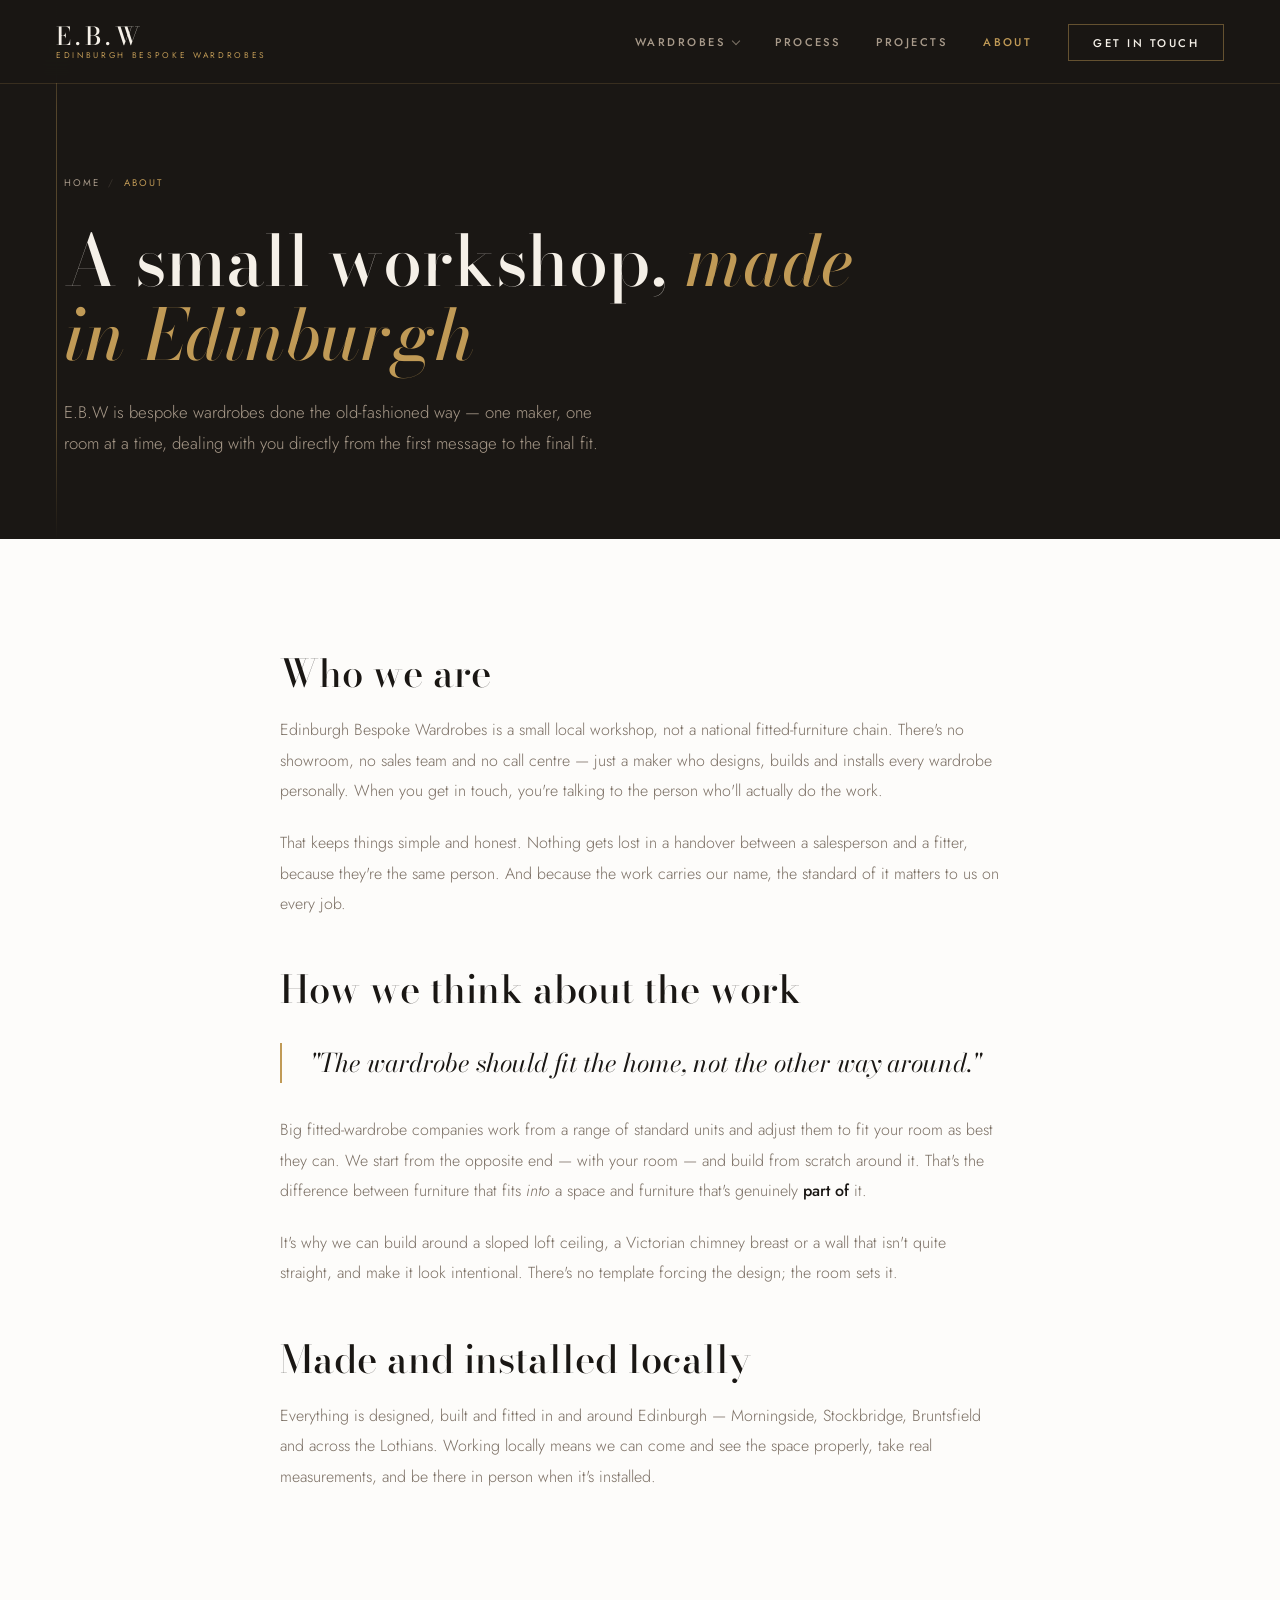
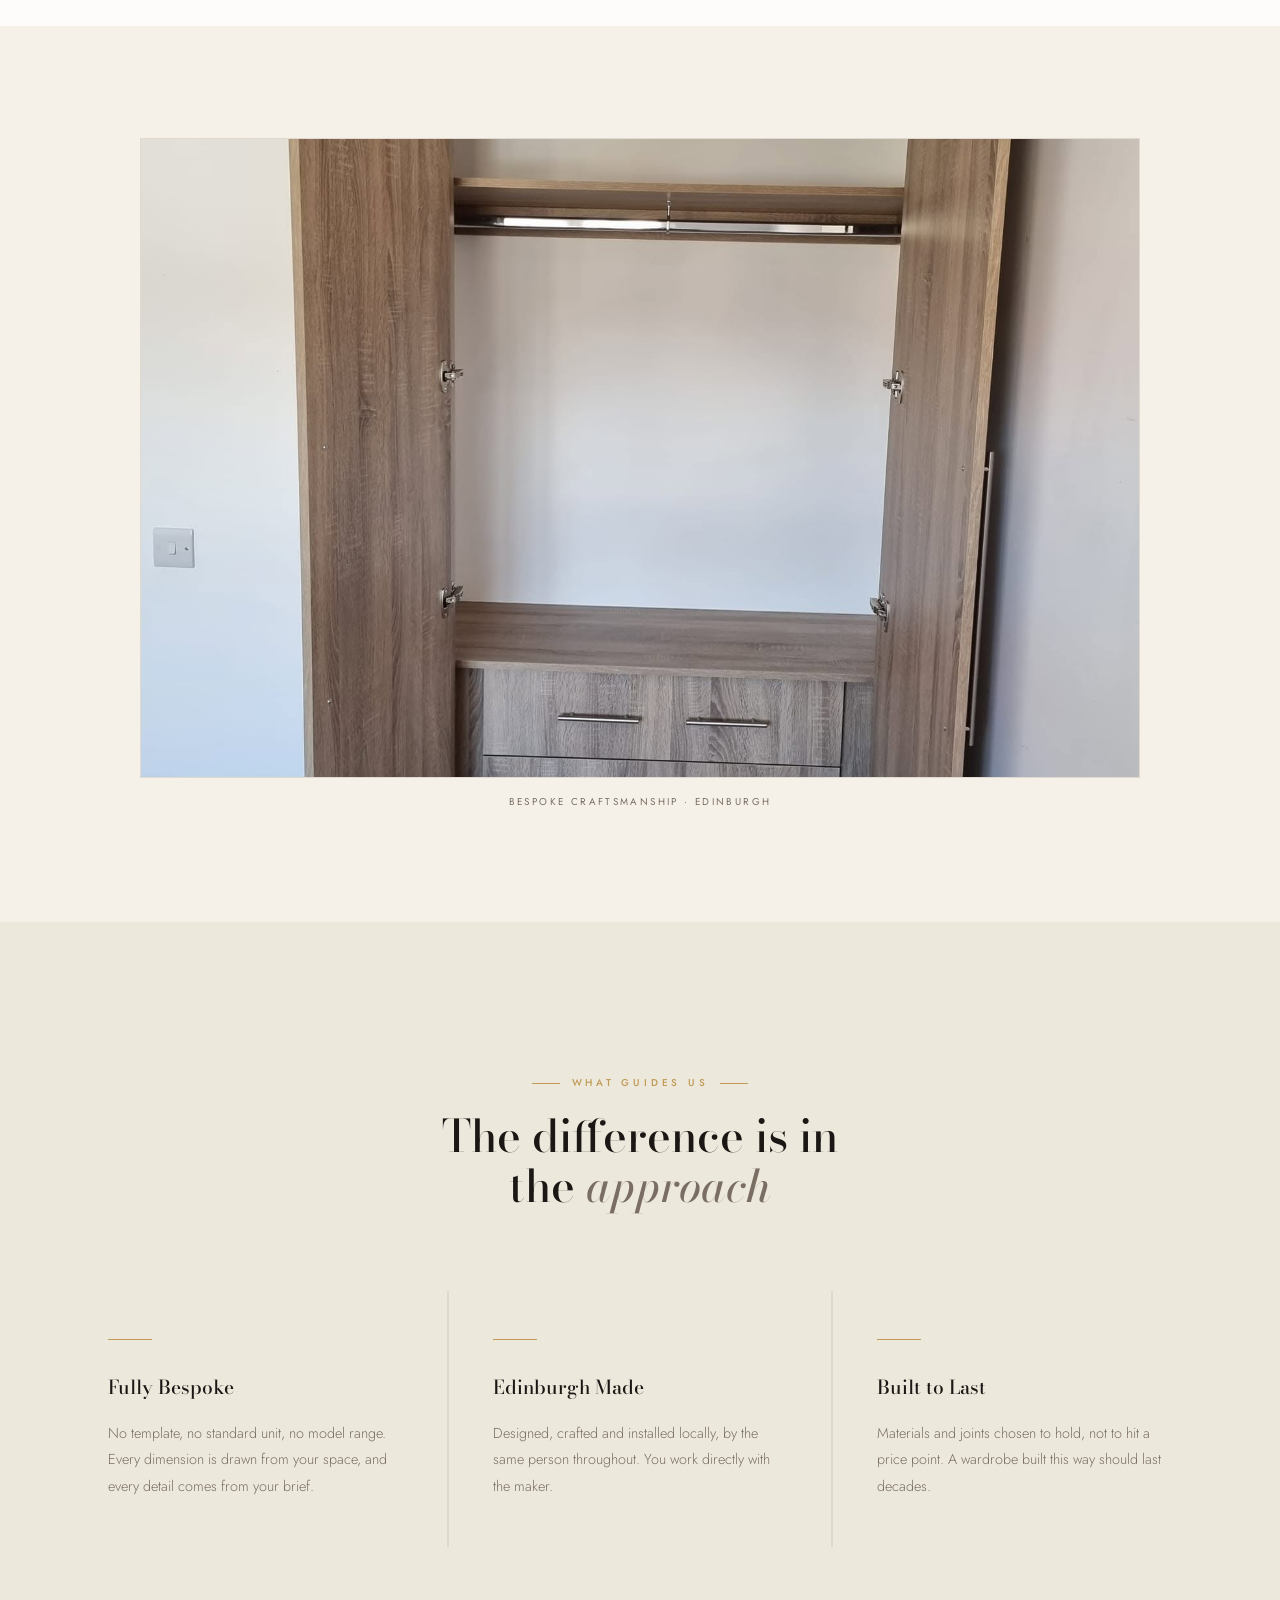
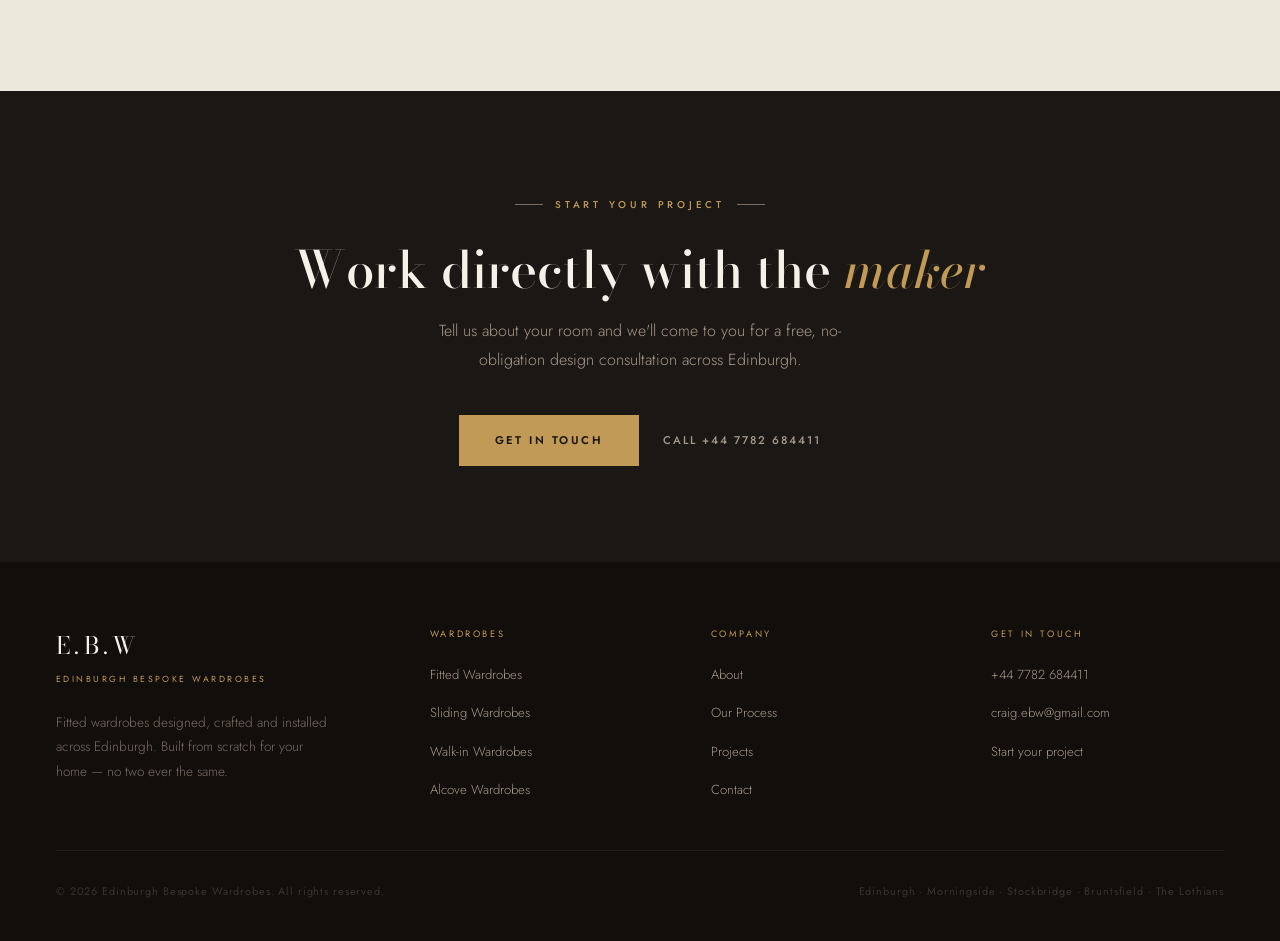
==== commit 9216da3e: "Add real project photos, customer reviews, alcove compare slider; update contact number - Replace fi" ====
--- a/about.html
+++ b/about.html
@@ -11,7 +11,7 @@
     <meta property="og:title" content="About | Edinburgh Bespoke Wardrobes">
     <meta property="og:description" content="A small Edinburgh workshop where the same maker designs, builds and installs every bespoke wardrobe.">
     <meta property="og:url" content="https://edinburghbespokewardrobes.com/about.html">
-    <meta property="og:image" content="https://edinburghbespokewardrobes.com/Image%203.jpg">
+    <meta property="og:image" content="https://edinburghbespokewardrobes.com/photos/small-wardrobe.jpg">
     <meta property="og:locale" content="en_GB">
     <meta property="og:site_name" content="Edinburgh Bespoke Wardrobes">
 
@@ -99,7 +99,7 @@
 
     <section class="section cream">
         <figure class="media reveal">
-            <img src="Image%203.jpg" alt="Full bespoke fitted wardrobe crafted in Edinburgh" loading="lazy" width="900" height="1200" style="max-height:640px; object-fit:cover;">
+            <img src="photos/small-wardrobe.jpg" alt="Bespoke fitted wardrobe open, showing oak-finish shelving, hanging rail and a run of drawers, Edinburgh" loading="lazy" width="1536" height="2048" style="max-height:640px; object-fit:cover;">
             <figcaption>Bespoke craftsmanship · Edinburgh</figcaption>
         </figure>
     </section>
@@ -138,7 +138,7 @@
             <p class="reveal delay-2">Tell us about your room and we'll come to you for a free, no-obligation design consultation across Edinburgh.</p>
             <div class="cta-band-actions reveal delay-3">
                 <a href="/contact.html" class="btn-primary">Get in Touch</a>
-                <a href="tel:+447808525617" class="btn-ghost">Call +44 7808 525617</a>
+                <a href="tel:+447782684411" class="btn-ghost">Call +44 7782 684411</a>
             </div>
         </div>
     </section>
@@ -171,7 +171,7 @@
             <div class="footer-col">
                 <div class="footer-col-title">Get in Touch</div>
                 <ul>
-                    <li><a href="tel:+447808525617">+44 7808 525617</a></li>
+                    <li><a href="tel:+447782684411">+44 7782 684411</a></li>
                     <li><a href="mailto:craig.ebw@gmail.com">craig.ebw@gmail.com</a></li>
                     <li><a href="/contact.html">Start your project</a></li>
                 </ul>
--- a/styles.css
+++ b/styles.css
@@ -646,6 +646,128 @@
     text-align: center;
 }
 
+/* ─── MEDIA GRID (two-up project photos on service pages) ─────── */
+.media-grid {
+    max-width: 1000px;
+    margin: 0 auto;
+    display: grid;
+    grid-template-columns: 1fr 1fr;
+    gap: 1.5rem;
+}
+
+.media-grid figure { margin: 0; }
+
+.media-grid img {
+    width: 100%;
+    height: auto;
+    aspect-ratio: 3 / 4;
+    object-fit: cover;
+    display: block;
+    border: 1px solid rgba(122, 110, 99, 0.18);
+}
+
+.media-grid figcaption {
+    margin-top: 0.85rem;
+    font-size: 0.62rem;
+    letter-spacing: 0.24em;
+    text-transform: uppercase;
+    color: var(--stone);
+    text-align: center;
+}
+
+/* ─── BEFORE / AFTER COMPARE SLIDER ──────────────────────────── */
+.compare { max-width: 600px; margin: 0 auto; }
+
+.compare-viewport {
+    --pos: 50%;
+    position: relative;
+    overflow: hidden;
+    aspect-ratio: 3 / 4;
+    border: 1px solid rgba(122, 110, 99, 0.18);
+    touch-action: pan-y;
+    cursor: ew-resize;
+    user-select: none;
+    -webkit-user-select: none;
+}
+
+.compare-viewport:focus-visible { outline: 2px solid var(--gold); outline-offset: 3px; }
+
+.compare-img {
+    position: absolute;
+    inset: 0;
+    width: 100%;
+    height: 100%;
+    object-fit: cover;
+    display: block;
+    pointer-events: none;
+}
+
+.compare-closed { clip-path: inset(0 calc(100% - var(--pos)) 0 0); }
+
+.compare-handle {
+    position: absolute;
+    top: 0;
+    bottom: 0;
+    left: var(--pos);
+    width: 2px;
+    margin-left: -1px;
+    background: rgba(255, 255, 255, 0.9);
+    box-shadow: 0 0 0 1px rgba(0, 0, 0, 0.12);
+    pointer-events: none;
+}
+
+.compare-knob {
+    position: absolute;
+    top: 50%;
+    left: 50%;
+    transform: translate(-50%, -50%);
+    width: 46px;
+    height: 46px;
+    border-radius: 50%;
+    background: rgba(255, 255, 255, 0.96);
+    box-shadow: 0 2px 12px rgba(0, 0, 0, 0.28);
+}
+
+.compare-knob::before,
+.compare-knob::after {
+    content: '';
+    position: absolute;
+    top: 50%;
+    width: 0;
+    height: 0;
+    border-top: 5px solid transparent;
+    border-bottom: 5px solid transparent;
+    transform: translateY(-50%);
+}
+
+.compare-knob::before { left: 11px; border-right: 7px solid var(--charcoal); }
+.compare-knob::after  { right: 11px; border-left: 7px solid var(--charcoal); }
+
+.compare-tag {
+    position: absolute;
+    bottom: 14px;
+    z-index: 2;
+    font-size: 0.56rem;
+    letter-spacing: 0.22em;
+    text-transform: uppercase;
+    color: #fff;
+    background: rgba(20, 18, 16, 0.5);
+    padding: 5px 10px;
+    pointer-events: none;
+}
+
+.compare-tag-left  { left: 14px; }
+.compare-tag-right { right: 14px; }
+
+.compare figcaption {
+    margin-top: 0.85rem;
+    font-size: 0.62rem;
+    letter-spacing: 0.24em;
+    text-transform: uppercase;
+    color: var(--stone);
+    text-align: center;
+}
+
 /* ─── PROSE (article body copy) ──────────────────────────────── */
 .section {
     padding: 7rem 4rem;
@@ -1062,6 +1184,54 @@
 
 .promise-item-body { font-size: 0.9rem; font-weight: 300; line-height: 1.8; color: var(--stone); }
 
+/* ─── REVIEWS (real customer testimonials) ───────────────────── */
+.reviews { background: var(--cream); padding: 9rem 4rem; }
+.reviews-inner { max-width: 1000px; margin: 0 auto; }
+.reviews-header { text-align: center; margin-bottom: 4rem; }
+.reviews-header .label { justify-content: center; }
+.reviews-header .section-heading { margin-top: 1.25rem; }
+
+.reviews-grid {
+    display: grid;
+    grid-template-columns: 1fr 1fr;
+    gap: 2.5rem;
+}
+
+.review-card {
+    background: var(--white);
+    border: 1px solid rgba(122, 110, 99, 0.18);
+    padding: 2.75rem 2.5rem;
+    display: flex;
+    flex-direction: column;
+}
+
+.review-stars {
+    color: var(--gold);
+    font-size: 0.9rem;
+    letter-spacing: 0.28em;
+    margin-bottom: 1.5rem;
+}
+
+.review-quote {
+    font-family: var(--ff-display);
+    font-size: 1.15rem;
+    font-weight: 400;
+    font-style: italic;
+    line-height: 1.7;
+    color: var(--charcoal);
+    margin: 0 0 1.75rem;
+    flex-grow: 1;
+}
+
+.review-author {
+    font-size: 0.66rem;
+    letter-spacing: 0.24em;
+    text-transform: uppercase;
+    color: var(--stone);
+}
+
+.review-author strong { color: var(--charcoal); font-weight: 600; }
+
 /* ─── FAQ ────────────────────────────────────────────────────── */
 .faq { background: var(--cream); padding: 9rem 4rem; }
 .faq-inner { max-width: 820px; margin: 0 auto; }
@@ -1353,6 +1523,11 @@
     .promise { padding: 6rem 2rem; }
     .promise-grid { grid-template-columns: 1fr; gap: 2rem; }
 
+    .reviews { padding: 6rem 2rem; }
+    .reviews-grid { grid-template-columns: 1fr; gap: 2rem; }
+
+    .media-grid { gap: 1rem; }
+
     .faq { padding: 6rem 2rem; }
     .cta-band { padding: 5rem 2rem; }
     .contact { padding: 6rem 2rem; }
@@ -1380,7 +1555,7 @@
     .section { padding: 4rem 1.25rem; }
 
     .philosophy, .process, .showcase, .services,
-    .values, .promise, .faq, .contact { padding: 5rem 1.25rem; }
+    .values, .promise, .reviews, .faq, .contact { padding: 5rem 1.25rem; }
     .cta-band { padding: 4.5rem 1.25rem; }
 
     .philosophy-inner { gap: 2.5rem; }
